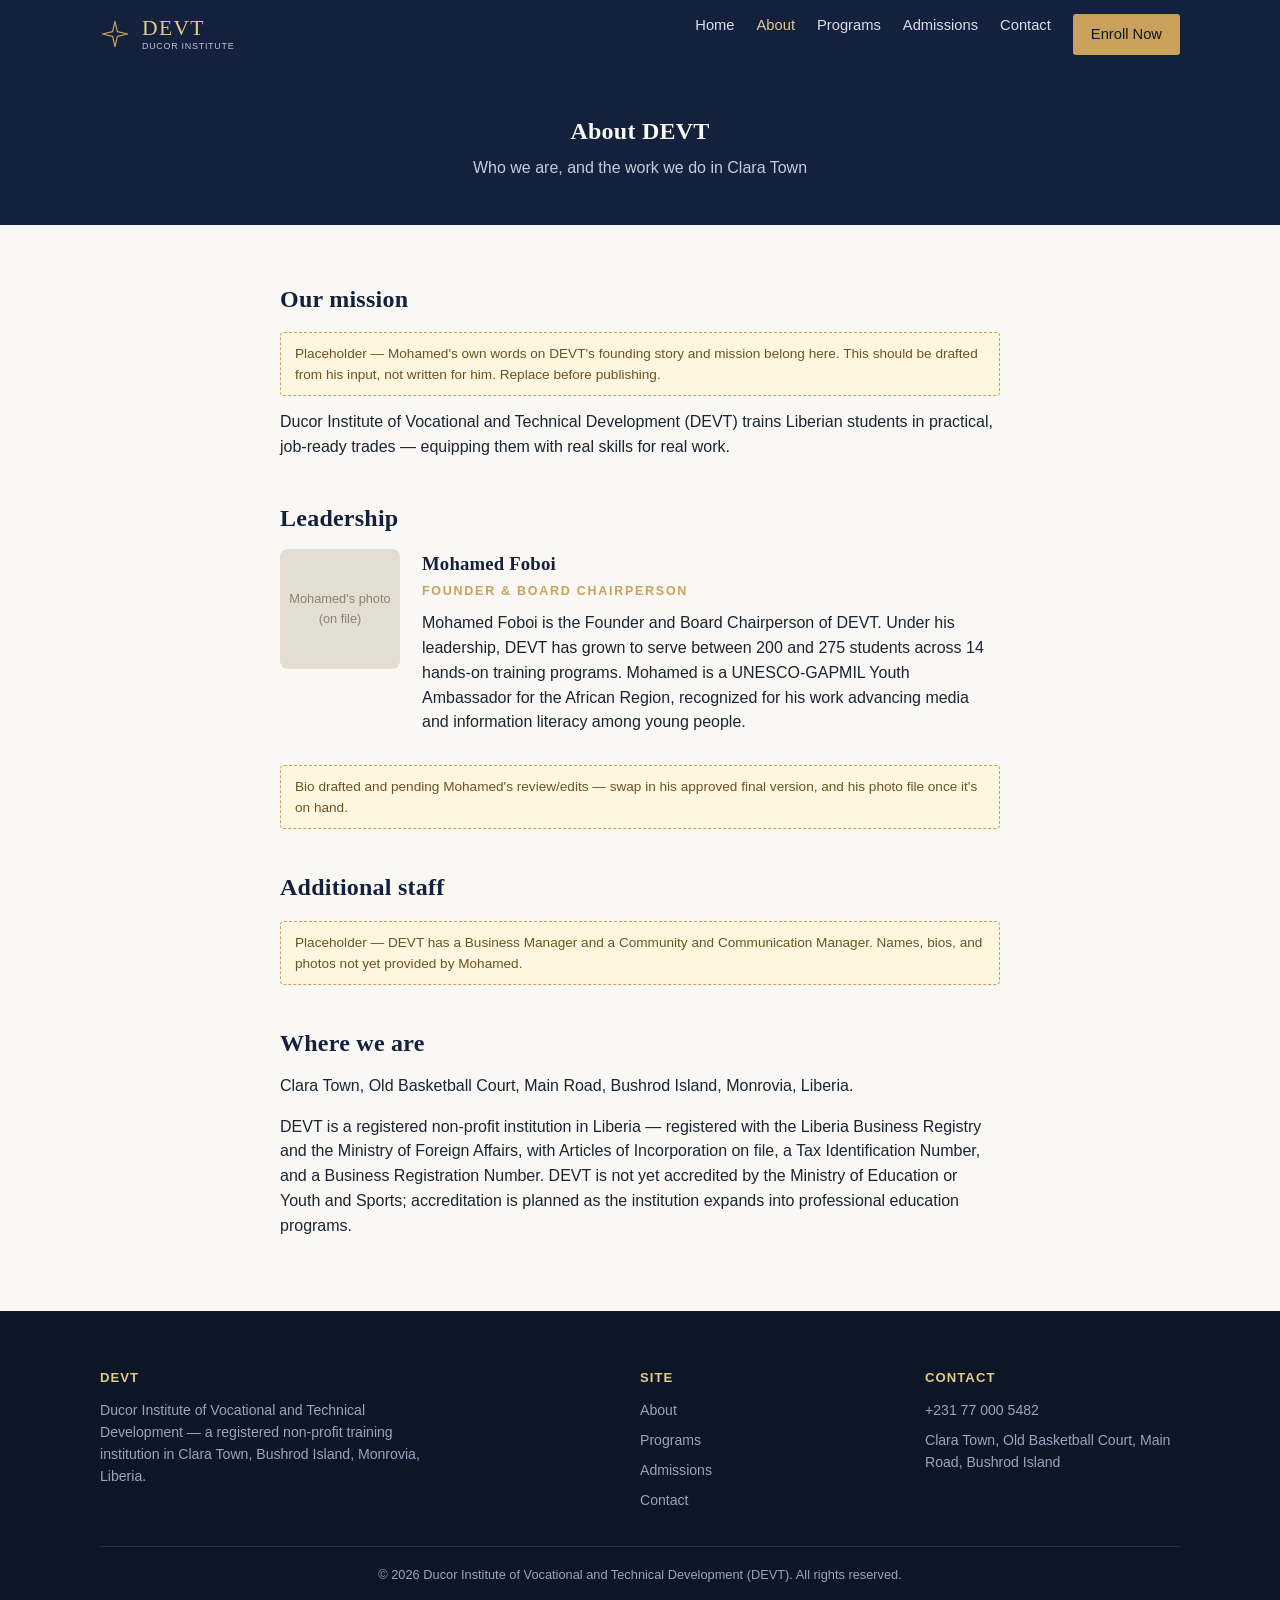
==== about.html @ edbfec11 "Add files via upload" ====
<!DOCTYPE html>
<html lang="en">
<head>
<meta charset="UTF-8">
<meta name="viewport" content="width=device-width, initial-scale=1.0">
<title>About — DEVT</title>
<link rel="stylesheet" href="css/style.css">
</head>
<body>

<header class="site-header">
  <div class="header-inner">
    <a href="index.html" class="brand">
      <svg viewBox="0 0 100 100" fill="none" xmlns="http://www.w3.org/2000/svg" aria-hidden="true">
        <path d="M50 8 L58 42 L92 50 L58 58 L50 92 L42 58 L8 50 L42 42 Z" stroke="#c9a15a" stroke-width="4" stroke-linejoin="round"/>
      </svg>
      <span class="brand-text"><span class="word">DEVT</span><span class="tag">Ducor Institute</span></span>
    </a>
    <button class="menu-toggle" aria-label="Menu" onclick="document.querySelector('.main-nav').classList.toggle('open')">&#9776;</button>
    <nav class="main-nav">
      <a href="index.html">Home</a>
      <a href="about.html" class="active">About</a>
      <a href="programs.html">Programs</a>
      <a href="admissions.html">Admissions</a>
      <a href="contact.html">Contact</a>
      <a href="admissions.html" class="nav-cta">Enroll Now</a>
    </nav>
  </div>
</header>

<section class="page-hero">
  <div class="wrap"><h1>About DEVT</h1><p>Who we are, and the work we do in Clara Town</p></div>
</section>

<section>
  <div class="wrap content-narrow">
    <h2>Our mission</h2>
    <div class="placeholder-note">Placeholder — Mohamed's own words on DEVT's founding story and mission belong here. This should be drafted from his input, not written for him. Replace before publishing.</div>
    <p>Ducor Institute of Vocational and Technical Development (DEVT) trains Liberian students in practical, job-ready trades — equipping them with real skills for real work.</p>

    <h2 style="margin-top:40px;">Leadership</h2>
    <div style="display:flex; gap:22px; align-items:flex-start; flex-wrap:wrap; margin-bottom:10px;">
      <div style="width:120px; height:120px; border-radius:8px; background:#e4ded2; flex-shrink:0; display:flex; align-items:center; justify-content:center; color:#8a8371; font-size:0.8rem; text-align:center;">Mohamed's photo<br>(on file)</div>
      <div style="flex:1; min-width:240px;">
        <h3 style="margin-bottom:4px;">Mohamed Foboi</h3>
        <p class="small-caps" style="color:#c9a15a; margin-bottom:10px;">Founder &amp; Board Chairperson</p>
        <p>Mohamed Foboi is the Founder and Board Chairperson of DEVT. Under his leadership, DEVT has grown to serve between 200 and 275 students across 14 hands-on training programs. Mohamed is a UNESCO-GAPMIL Youth Ambassador for the African Region, recognized for his work advancing media and information literacy among young people.</p>
      </div>
    </div>
    <div class="placeholder-note">Bio drafted and pending Mohamed's review/edits — swap in his approved final version, and his photo file once it's on hand.</div>

    <h2 style="margin-top:40px;">Additional staff</h2>
    <div class="placeholder-note">Placeholder — DEVT has a Business Manager and a Community and Communication Manager. Names, bios, and photos not yet provided by Mohamed.</div>

    <h2 style="margin-top:40px;">Where we are</h2>
    <p>Clara Town, Old Basketball Court, Main Road, Bushrod Island, Monrovia, Liberia.</p>
    <p>DEVT is a registered non-profit institution in Liberia — registered with the Liberia Business Registry and the Ministry of Foreign Affairs, with Articles of Incorporation on file, a Tax Identification Number, and a Business Registration Number. DEVT is not yet accredited by the Ministry of Education or Youth and Sports; accreditation is planned as the institution expands into professional education programs.</p>
  </div>
</section>

<footer class="site-footer">
  <div class="wrap">
    <div class="footer-grid">
      <div><h4>DEVT</h4><p style="color:#9aa4bd; max-width:320px;">Ducor Institute of Vocational and Technical Development — a registered non-profit training institution in Clara Town, Bushrod Island, Monrovia, Liberia.</p></div>
      <div><h4>Site</h4><a href="about.html">About</a><a href="programs.html">Programs</a><a href="admissions.html">Admissions</a><a href="contact.html">Contact</a></div>
      <div><h4>Contact</h4><a href="tel:+231770005482">+231 77 000 5482</a><a href="contact.html">Clara Town, Old Basketball Court, Main Road, Bushrod Island</a></div>
    </div>
    <div class="footer-bottom">&copy; 2026 Ducor Institute of Vocational and Technical Development (DEVT). All rights reserved.</div>
  </div>
</footer>
<script>
document.addEventListener('click', function(e){
  if (!e.target.closest('.main-nav') && !e.target.closest('.menu-toggle')) { document.querySelector('.main-nav').classList.remove('open'); }
});
</script>
</body>
</html>
---- css/style.css ----
/* DEVT — Ducor Institute of Vocational and Technical Development
   Brand: deep navy + warm gold, serif wordmark, compass mark */

:root {
  --navy: #14213d;
  --navy-dark: #0c1626;
  --gold: #c9a15a;
  --gold-light: #e3c98a;
  --ink: #1b2432;
  --paper: #faf8f4;
  --line: #e4ded2;
  --max: 1120px;
}

* { box-sizing: border-box; }
html { scroll-behavior: smooth; }
body {
  margin: 0;
  font-family: -apple-system, "Segoe UI", Roboto, Helvetica, Arial, sans-serif;
  color: var(--ink);
  background: var(--paper);
  line-height: 1.55;
}
h1, h2, h3, .serif {
  font-family: Georgia, "Times New Roman", Cambria, serif;
  font-weight: 600;
  letter-spacing: 0.01em;
  margin: 0 0 0.5em;
  color: var(--navy);
}
p { margin: 0 0 1em; }
a { color: inherit; }
img { max-width: 100%; display: block; }
.wrap { max-width: var(--max); margin: 0 auto; padding: 0 20px; }
.small-caps {
  text-transform: uppercase;
  letter-spacing: 0.14em;
  font-size: 0.78rem;
  font-weight: 600;
}

/* ---- Header ---- */
header.site-header {
  background: var(--navy);
  color: var(--paper);
  position: sticky;
  top: 0;
  z-index: 50;
}
.header-inner {
  display: flex;
  align-items: center;
  justify-content: space-between;
  padding: 14px 20px;
  max-width: var(--max);
  margin: 0 auto;
}
.brand {
  display: flex;
  align-items: center;
  gap: 12px;
  text-decoration: none;
  color: var(--gold-light);
}
.brand svg { width: 30px; height: 30px; flex-shrink: 0; }
.brand-text { display: flex; flex-direction: column; line-height: 1.1; }
.brand-text .word { font-family: Georgia, serif; font-size: 1.35rem; letter-spacing: 0.06em; color: var(--gold-light); }
.brand-text .tag { font-size: 0.56rem; letter-spacing: 0.08em; text-transform: uppercase; color: #b9c2d6; margin-top: 2px; }

nav.main-nav { display: flex; gap: 22px; }
nav.main-nav a {
  color: #d9deea;
  text-decoration: none;
  font-size: 0.92rem;
  font-weight: 500;
}
nav.main-nav a:hover, nav.main-nav a.active { color: var(--gold-light); }
.nav-cta {
  background: var(--gold);
  color: var(--navy-dark) !important;
  padding: 9px 18px;
  border-radius: 3px;
  font-weight: 700;
}
.menu-toggle { display: none; background: none; border: 0; color: var(--paper); font-size: 1.6rem; cursor: pointer; }

@media (max-width: 780px) {
  nav.main-nav {
    display: none;
    position: absolute;
    top: 100%; left: 0; right: 0;
    background: var(--navy);
    flex-direction: column;
    padding: 10px 20px 20px;
    gap: 14px;
  }
  nav.main-nav.open { display: flex; }
  .menu-toggle { display: block; }
  .nav-cta { display: inline-block; width: fit-content; }
}

/* ---- Hero ---- */
.hero {
  background: linear-gradient(180deg, var(--navy) 0%, var(--navy-dark) 100%);
  color: var(--paper);
  padding: 64px 0 76px;
  text-align: center;
}
.hero h1 { color: var(--paper); font-size: 2.2rem; max-width: 720px; margin: 0 auto 18px; }
.hero p.lede { color: #cdd4e4; max-width: 620px; margin: 0 auto 30px; font-size: 1.08rem; }
.hero-actions { display: flex; gap: 14px; justify-content: center; flex-wrap: wrap; }

.btn {
  display: inline-block;
  padding: 13px 26px;
  border-radius: 3px;
  text-decoration: none;
  font-weight: 700;
  font-size: 0.95rem;
  border: 1px solid transparent;
}
.btn-gold { background: var(--gold); color: var(--navy-dark); }
.btn-gold:hover { background: var(--gold-light); }
.btn-outline { border-color: #6b7691; color: var(--paper); }
.btn-outline:hover { border-color: var(--gold-light); color: var(--gold-light); }

/* ---- Sections ---- */
section { padding: 56px 0; }
section.alt { background: #f2ede2; }
.section-head { text-align: center; max-width: 640px; margin: 0 auto 36px; }
.section-head .eyebrow { color: var(--gold); }
.section-head h2 { font-size: 1.7rem; }

.stat-row { display: grid; grid-template-columns: repeat(4, 1fr); gap: 20px; max-width: var(--max); margin: -46px auto 0; padding: 0 20px; position: relative; z-index: 5; }
.stat-card { background: var(--paper); border: 1px solid var(--line); border-radius: 6px; padding: 22px 16px; text-align: center; box-shadow: 0 8px 24px rgba(20,33,61,0.08); }
.stat-card .num { font-family: Georgia, serif; font-size: 1.8rem; color: var(--navy); }
.stat-card .label { font-size: 0.82rem; color: #56607a; }
@media (max-width: 780px) { .stat-row { grid-template-columns: repeat(2, 1fr); margin-top: 20px; } }

.why-grid { display: grid; grid-template-columns: repeat(3, 1fr); gap: 24px; }
@media (max-width: 780px) { .why-grid { grid-template-columns: 1fr; } }
.why-card { padding: 22px; border-left: 3px solid var(--gold); background: var(--paper); }
.why-card h3 { font-size: 1.05rem; }

.program-grid { display: grid; grid-template-columns: repeat(3, 1fr); gap: 18px; }
@media (max-width: 900px) { .program-grid { grid-template-columns: repeat(2, 1fr); } }
@media (max-width: 600px) { .program-grid { grid-template-columns: 1fr; } }
.program-card {
  background: var(--paper);
  border: 1px solid var(--line);
  border-radius: 6px;
  padding: 20px;
  transition: box-shadow .15s ease;
}
.program-card:hover { box-shadow: 0 6px 18px rgba(20,33,61,0.1); }
.program-card h3 { font-size: 1.02rem; margin-bottom: 6px; }
.program-meta { display: flex; gap: 10px; font-size: 0.78rem; color: var(--gold); text-transform: uppercase; letter-spacing: 0.06em; font-weight: 700; margin-bottom: 10px; }
.program-card p { font-size: 0.92rem; color: #4a5265; margin-bottom: 0; }

.cta-band {
  background: var(--navy);
  color: var(--paper);
  text-align: center;
  padding: 52px 0;
}
.cta-band h2 { color: var(--paper); }
.cta-band p { color: #cdd4e4; }

footer.site-footer {
  background: var(--navy-dark);
  color: #9aa4bd;
  padding: 40px 0 26px;
  font-size: 0.88rem;
}
.footer-grid { display: grid; grid-template-columns: 2fr 1fr 1fr; gap: 30px; margin-bottom: 26px; }
@media (max-width: 700px) { .footer-grid { grid-template-columns: 1fr; } }
.footer-grid h4 { color: var(--gold-light); font-size: 0.82rem; text-transform: uppercase; letter-spacing: 0.08em; margin-bottom: 12px; }
.footer-grid a { color: #9aa4bd; text-decoration: none; display: block; margin-bottom: 8px; }
.footer-grid a:hover { color: var(--gold-light); }
.footer-bottom { border-top: 1px solid #26324d; padding-top: 18px; text-align: center; font-size: 0.8rem; }

.placeholder-note {
  background: #fff6e0;
  border: 1px dashed #c9a15a;
  color: #6b5323;
  padding: 10px 14px;
  border-radius: 4px;
  font-size: 0.85rem;
  margin: 14px 0;
}

/* ---- Inner page hero (shorter) ---- */
.page-hero { background: var(--navy); color: var(--paper); padding: 44px 0; text-align: center; }
.page-hero h1 { color: var(--paper); margin-bottom: 6px; }
.page-hero p { color: #c3cbdd; margin: 0; }

.content-narrow { max-width: 760px; margin: 0 auto; }

/* ---- Steps list ---- */
.steps { counter-reset: step; list-style: none; padding: 0; margin: 0; }
.steps li {
  counter-increment: step;
  position: relative;
  padding: 0 0 26px 52px;
  border-left: 2px solid var(--line);
  margin-left: 20px;
}
.steps li:last-child { border-left-color: transparent; padding-bottom: 0; }
.steps li::before {
  content: counter(step);
  position: absolute;
  left: -20px; top: 0;
  width: 38px; height: 38px;
  background: var(--navy);
  color: var(--gold-light);
  border-radius: 50%;
  display: flex; align-items: center; justify-content: center;
  font-family: Georgia, serif; font-weight: 700;
}
.steps h3 { font-size: 1.05rem; margin-bottom: 4px; }

/* ---- Forms ---- */
.form-box { background: var(--paper); border: 1px solid var(--line); border-radius: 8px; padding: 28px; }
label { display: block; font-weight: 600; font-size: 0.88rem; margin: 14px 0 6px; color: var(--navy); }
input[type=text], input[type=email], input[type=tel], select, textarea {
  width: 100%;
  padding: 11px 12px;
  border: 1px solid #c8c2b3;
  border-radius: 4px;
  font-size: 0.95rem;
  font-family: inherit;
}
.field-help { font-size: 0.8rem; color: #6b7285; margin-top: 4px; }
.status-result {
  margin-top: 22px;
  padding: 18px;
  border-radius: 6px;
  border: 1px solid var(--line);
  background: #f2ede2;
  display: none;
}
.status-result.show { display: block; }
.status-pill {
  display: inline-block;
  padding: 4px 12px;
  border-radius: 20px;
  font-size: 0.78rem;
  font-weight: 700;
  text-transform: uppercase;
  letter-spacing: 0.04em;
  background: var(--gold);
  color: var(--navy-dark);
}

table.contact-table { width: 100%; border-collapse: collapse; }
table.contact-table td { padding: 10px 0; border-bottom: 1px solid var(--line); vertical-align: top; }
table.contact-table td:first-child { color: #6b7285; width: 140px; font-weight: 600; }
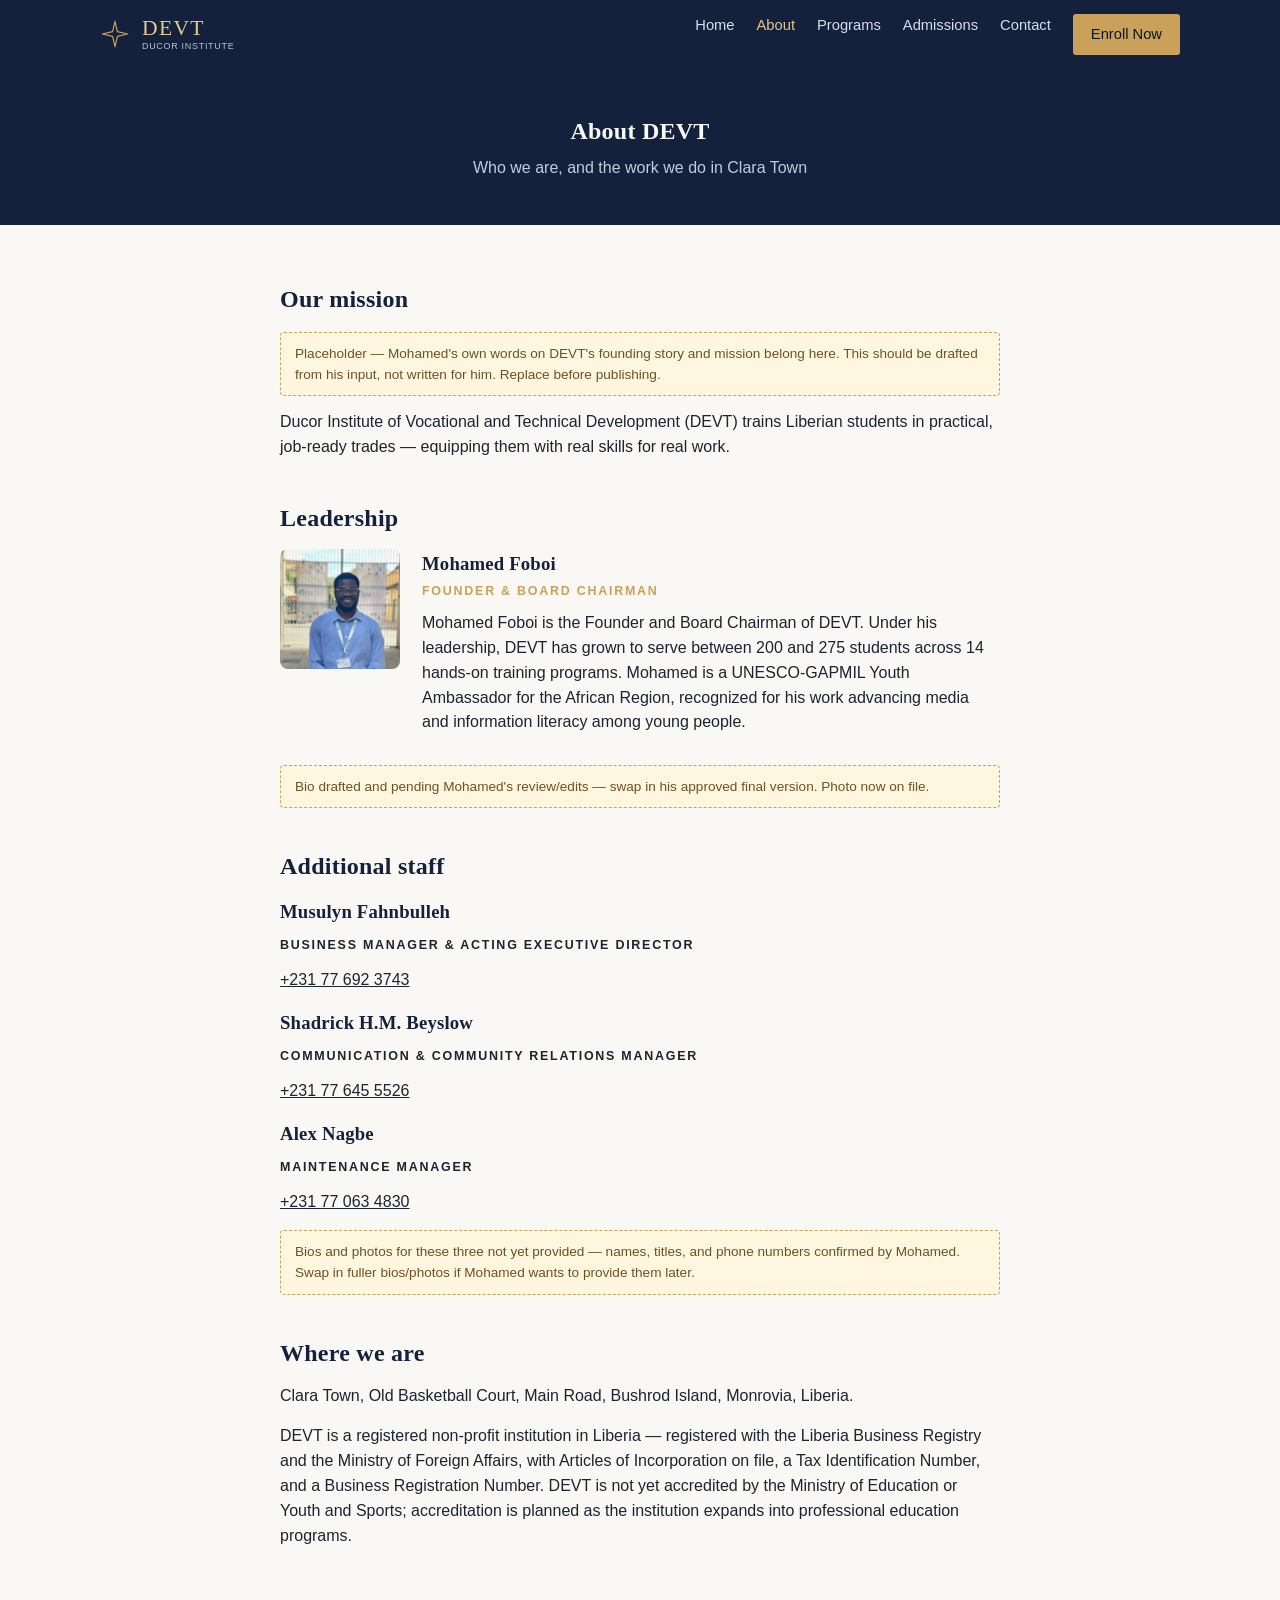
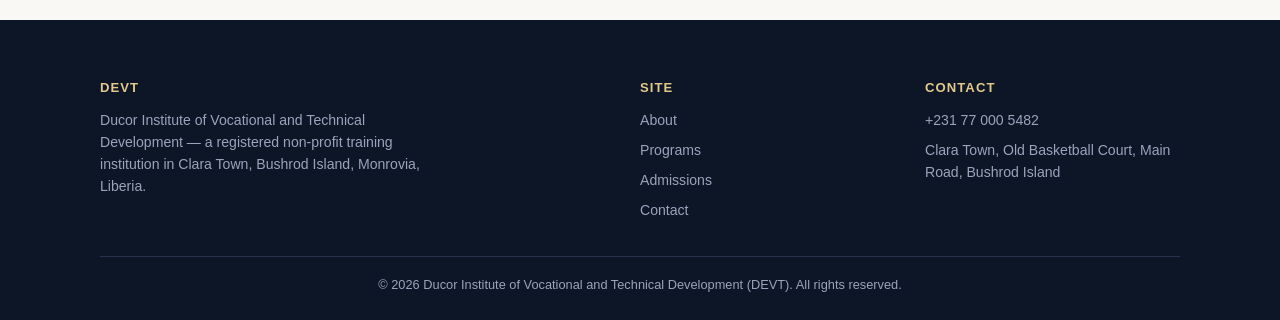
==== commit 4ce75651: "Add files via upload" ====
--- a/about.html
+++ b/about.html
@@ -40,17 +40,34 @@
 
     <h2 style="margin-top:40px;">Leadership</h2>
     <div style="display:flex; gap:22px; align-items:flex-start; flex-wrap:wrap; margin-bottom:10px;">
-      <div style="width:120px; height:120px; border-radius:8px; background:#e4ded2; flex-shrink:0; display:flex; align-items:center; justify-content:center; color:#8a8371; font-size:0.8rem; text-align:center;">Mohamed's photo<br>(on file)</div>
+      <img src="mohamed_foboi.jpg" alt="Mohamed A. Foboi" style="width:120px; height:120px; border-radius:8px; object-fit:cover; flex-shrink:0;">
       <div style="flex:1; min-width:240px;">
         <h3 style="margin-bottom:4px;">Mohamed Foboi</h3>
-        <p class="small-caps" style="color:#c9a15a; margin-bottom:10px;">Founder &amp; Board Chairperson</p>
-        <p>Mohamed Foboi is the Founder and Board Chairperson of DEVT. Under his leadership, DEVT has grown to serve between 200 and 275 students across 14 hands-on training programs. Mohamed is a UNESCO-GAPMIL Youth Ambassador for the African Region, recognized for his work advancing media and information literacy among young people.</p>
+        <p class="small-caps" style="color:#c9a15a; margin-bottom:10px;">Founder & Board Chairman</p>
+        <p>Mohamed Foboi is the Founder and Board Chairman of DEVT. Under his leadership, DEVT has grown to serve between 200 and 275 students across 14 hands-on training programs. Mohamed is a UNESCO-GAPMIL Youth Ambassador for the African Region, recognized for his work advancing media and information literacy among young people.</p>
       </div>
     </div>
-    <div class="placeholder-note">Bio drafted and pending Mohamed's review/edits — swap in his approved final version, and his photo file once it's on hand.</div>
+    <div class="placeholder-note">Bio drafted and pending Mohamed's review/edits — swap in his approved final version. Photo now on file.</div>
 
     <h2 style="margin-top:40px;">Additional staff</h2>
-    <div class="placeholder-note">Placeholder — DEVT has a Business Manager and a Community and Communication Manager. Names, bios, and photos not yet provided by Mohamed.</div>
+    <div class="staff-grid">
+      <div class="staff-card">
+        <h3>Musulyn Fahnbulleh</h3>
+        <p class="small-caps role">Business Manager &amp; Acting Executive Director</p>
+        <p class="phone"><a href="tel:+231776923743">+231 77 692 3743</a></p>
+      </div>
+      <div class="staff-card">
+        <h3>Shadrick H.M. Beyslow</h3>
+        <p class="small-caps role">Communication &amp; Community Relations Manager</p>
+        <p class="phone"><a href="tel:+231776455526">+231 77 645 5526</a></p>
+      </div>
+      <div class="staff-card">
+        <h3>Alex Nagbe</h3>
+        <p class="small-caps role">Maintenance Manager</p>
+        <p class="phone"><a href="tel:+231770634830">+231 77 063 4830</a></p>
+      </div>
+    </div>
+    <div class="placeholder-note" style="margin-top:14px;">Bios and photos for these three not yet provided — names, titles, and phone numbers confirmed by Mohamed. Swap in fuller bios/photos if Mohamed wants to provide them later.</div>
 
     <h2 style="margin-top:40px;">Where we are</h2>
     <p>Clara Town, Old Basketball Court, Main Road, Bushrod Island, Monrovia, Liberia.</p>
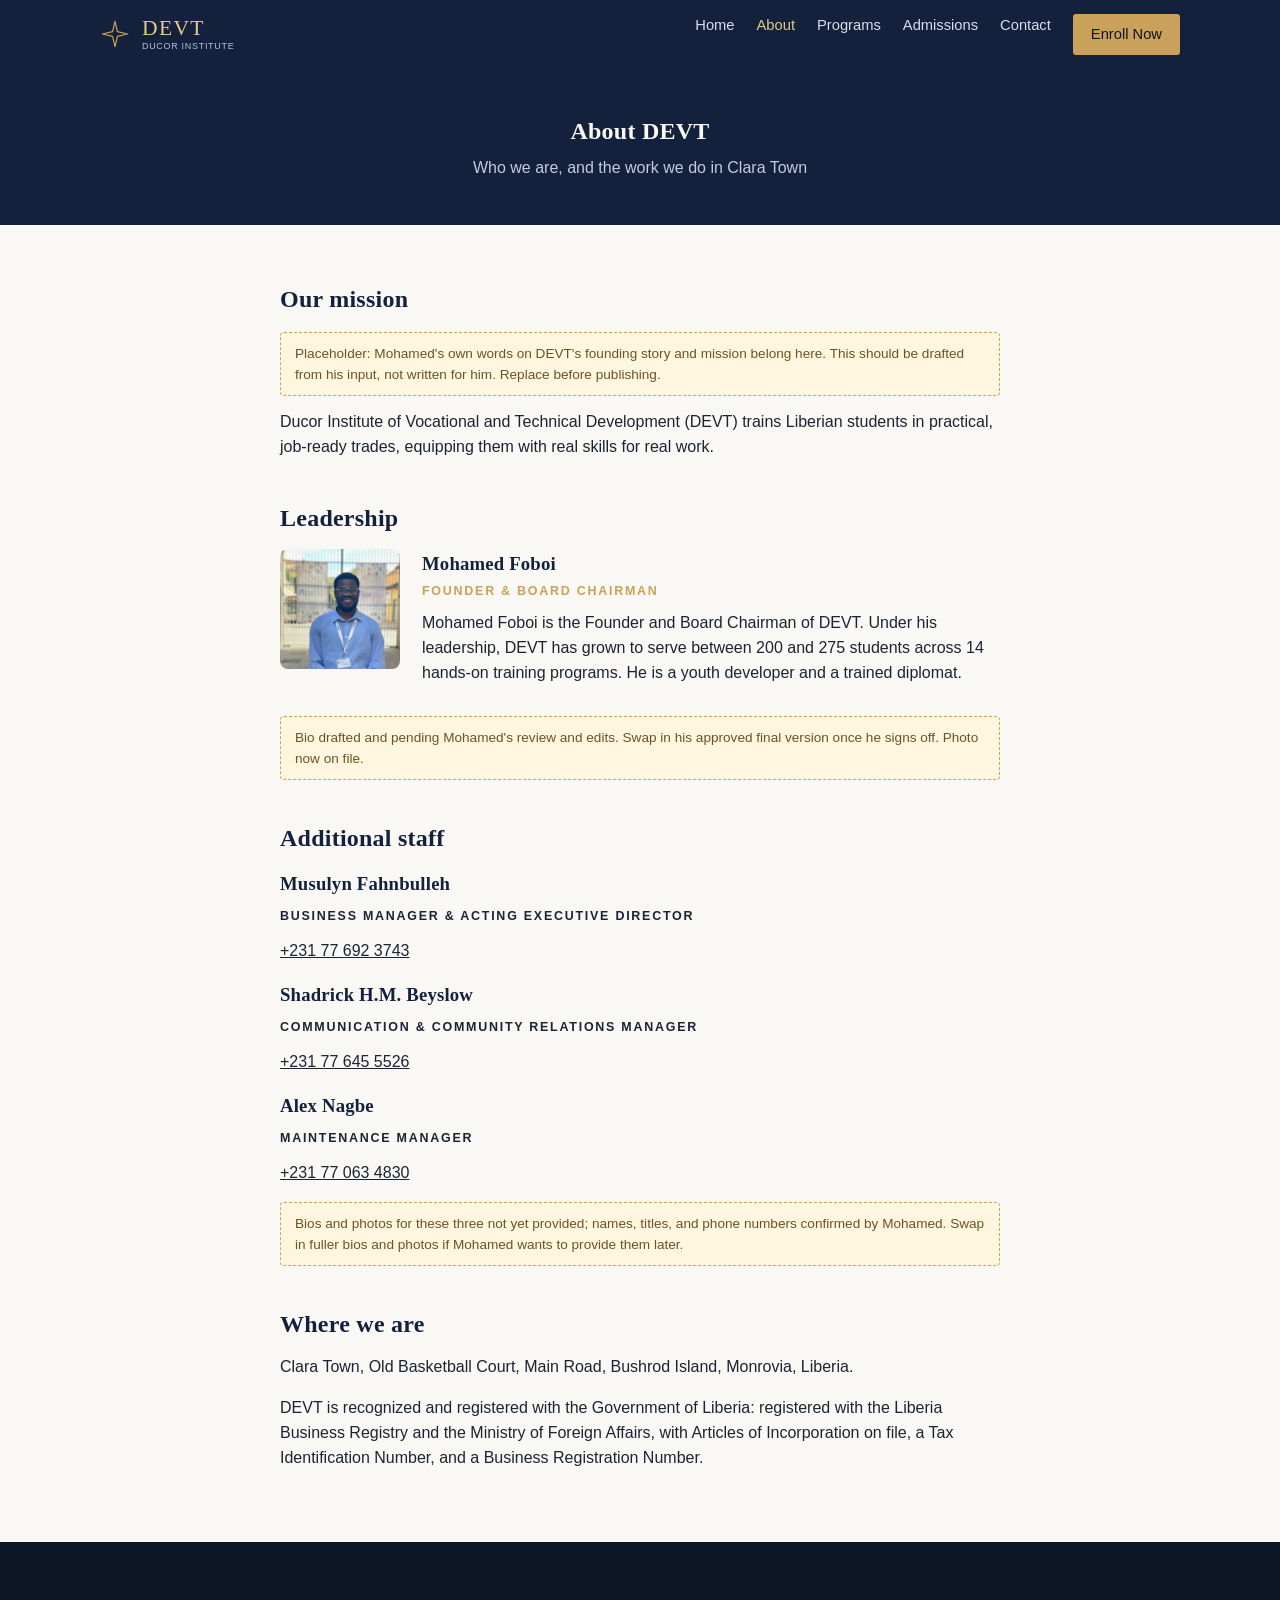
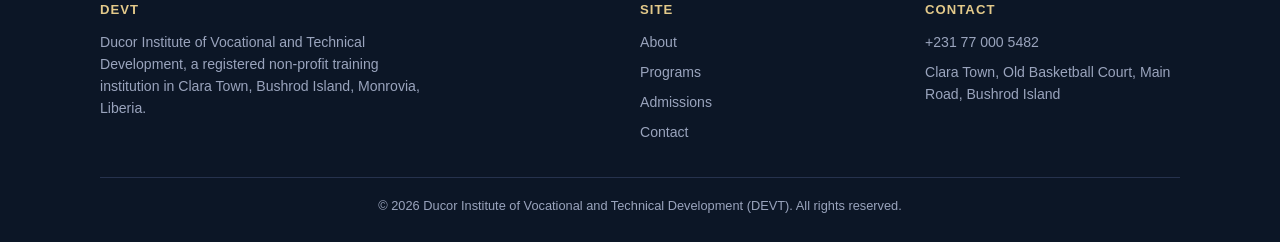
==== commit 51c13a65: "Update about page per Mohamed's notes (registration wording, bio)" ====
--- a/about.html
+++ b/about.html
@@ -35,8 +35,8 @@
 <section>
   <div class="wrap content-narrow">
     <h2>Our mission</h2>
-    <div class="placeholder-note">Placeholder — Mohamed's own words on DEVT's founding story and mission belong here. This should be drafted from his input, not written for him. Replace before publishing.</div>
-    <p>Ducor Institute of Vocational and Technical Development (DEVT) trains Liberian students in practical, job-ready trades — equipping them with real skills for real work.</p>
+    <div class="placeholder-note">Placeholder: Mohamed's own words on DEVT's founding story and mission belong here. This should be drafted from his input, not written for him. Replace before publishing.</div>
+    <p>Ducor Institute of Vocational and Technical Development (DEVT) trains Liberian students in practical, job-ready trades, equipping them with real skills for real work.</p>
 
     <h2 style="margin-top:40px;">Leadership</h2>
     <div style="display:flex; gap:22px; align-items:flex-start; flex-wrap:wrap; margin-bottom:10px;">
@@ -44,10 +44,10 @@
       <div style="flex:1; min-width:240px;">
         <h3 style="margin-bottom:4px;">Mohamed Foboi</h3>
         <p class="small-caps" style="color:#c9a15a; margin-bottom:10px;">Founder & Board Chairman</p>
-        <p>Mohamed Foboi is the Founder and Board Chairman of DEVT. Under his leadership, DEVT has grown to serve between 200 and 275 students across 14 hands-on training programs. Mohamed is a UNESCO-GAPMIL Youth Ambassador for the African Region, recognized for his work advancing media and information literacy among young people.</p>
+        <p>Mohamed Foboi is the Founder and Board Chairman of DEVT. Under his leadership, DEVT has grown to serve between 200 and 275 students across 14 hands-on training programs. He is a youth developer and a trained diplomat.</p>
       </div>
     </div>
-    <div class="placeholder-note">Bio drafted and pending Mohamed's review/edits — swap in his approved final version. Photo now on file.</div>
+    <div class="placeholder-note">Bio drafted and pending Mohamed's review and edits. Swap in his approved final version once he signs off. Photo now on file.</div>
 
     <h2 style="margin-top:40px;">Additional staff</h2>
     <div class="staff-grid">
@@ -67,18 +67,18 @@
         <p class="phone"><a href="tel:+231770634830">+231 77 063 4830</a></p>
       </div>
     </div>
-    <div class="placeholder-note" style="margin-top:14px;">Bios and photos for these three not yet provided — names, titles, and phone numbers confirmed by Mohamed. Swap in fuller bios/photos if Mohamed wants to provide them later.</div>
+    <div class="placeholder-note" style="margin-top:14px;">Bios and photos for these three not yet provided; names, titles, and phone numbers confirmed by Mohamed. Swap in fuller bios and photos if Mohamed wants to provide them later.</div>
 
     <h2 style="margin-top:40px;">Where we are</h2>
     <p>Clara Town, Old Basketball Court, Main Road, Bushrod Island, Monrovia, Liberia.</p>
-    <p>DEVT is a registered non-profit institution in Liberia — registered with the Liberia Business Registry and the Ministry of Foreign Affairs, with Articles of Incorporation on file, a Tax Identification Number, and a Business Registration Number. DEVT is not yet accredited by the Ministry of Education or Youth and Sports; accreditation is planned as the institution expands into professional education programs.</p>
+    <p>DEVT is recognized and registered with the Government of Liberia: registered with the Liberia Business Registry and the Ministry of Foreign Affairs, with Articles of Incorporation on file, a Tax Identification Number, and a Business Registration Number.</p>
   </div>
 </section>
 
 <footer class="site-footer">
   <div class="wrap">
     <div class="footer-grid">
-      <div><h4>DEVT</h4><p style="color:#9aa4bd; max-width:320px;">Ducor Institute of Vocational and Technical Development — a registered non-profit training institution in Clara Town, Bushrod Island, Monrovia, Liberia.</p></div>
+      <div><h4>DEVT</h4><p style="color:#9aa4bd; max-width:320px;">Ducor Institute of Vocational and Technical Development, a registered non-profit training institution in Clara Town, Bushrod Island, Monrovia, Liberia.</p></div>
       <div><h4>Site</h4><a href="about.html">About</a><a href="programs.html">Programs</a><a href="admissions.html">Admissions</a><a href="contact.html">Contact</a></div>
       <div><h4>Contact</h4><a href="tel:+231770005482">+231 77 000 5482</a><a href="contact.html">Clara Town, Old Basketball Court, Main Road, Bushrod Island</a></div>
     </div>
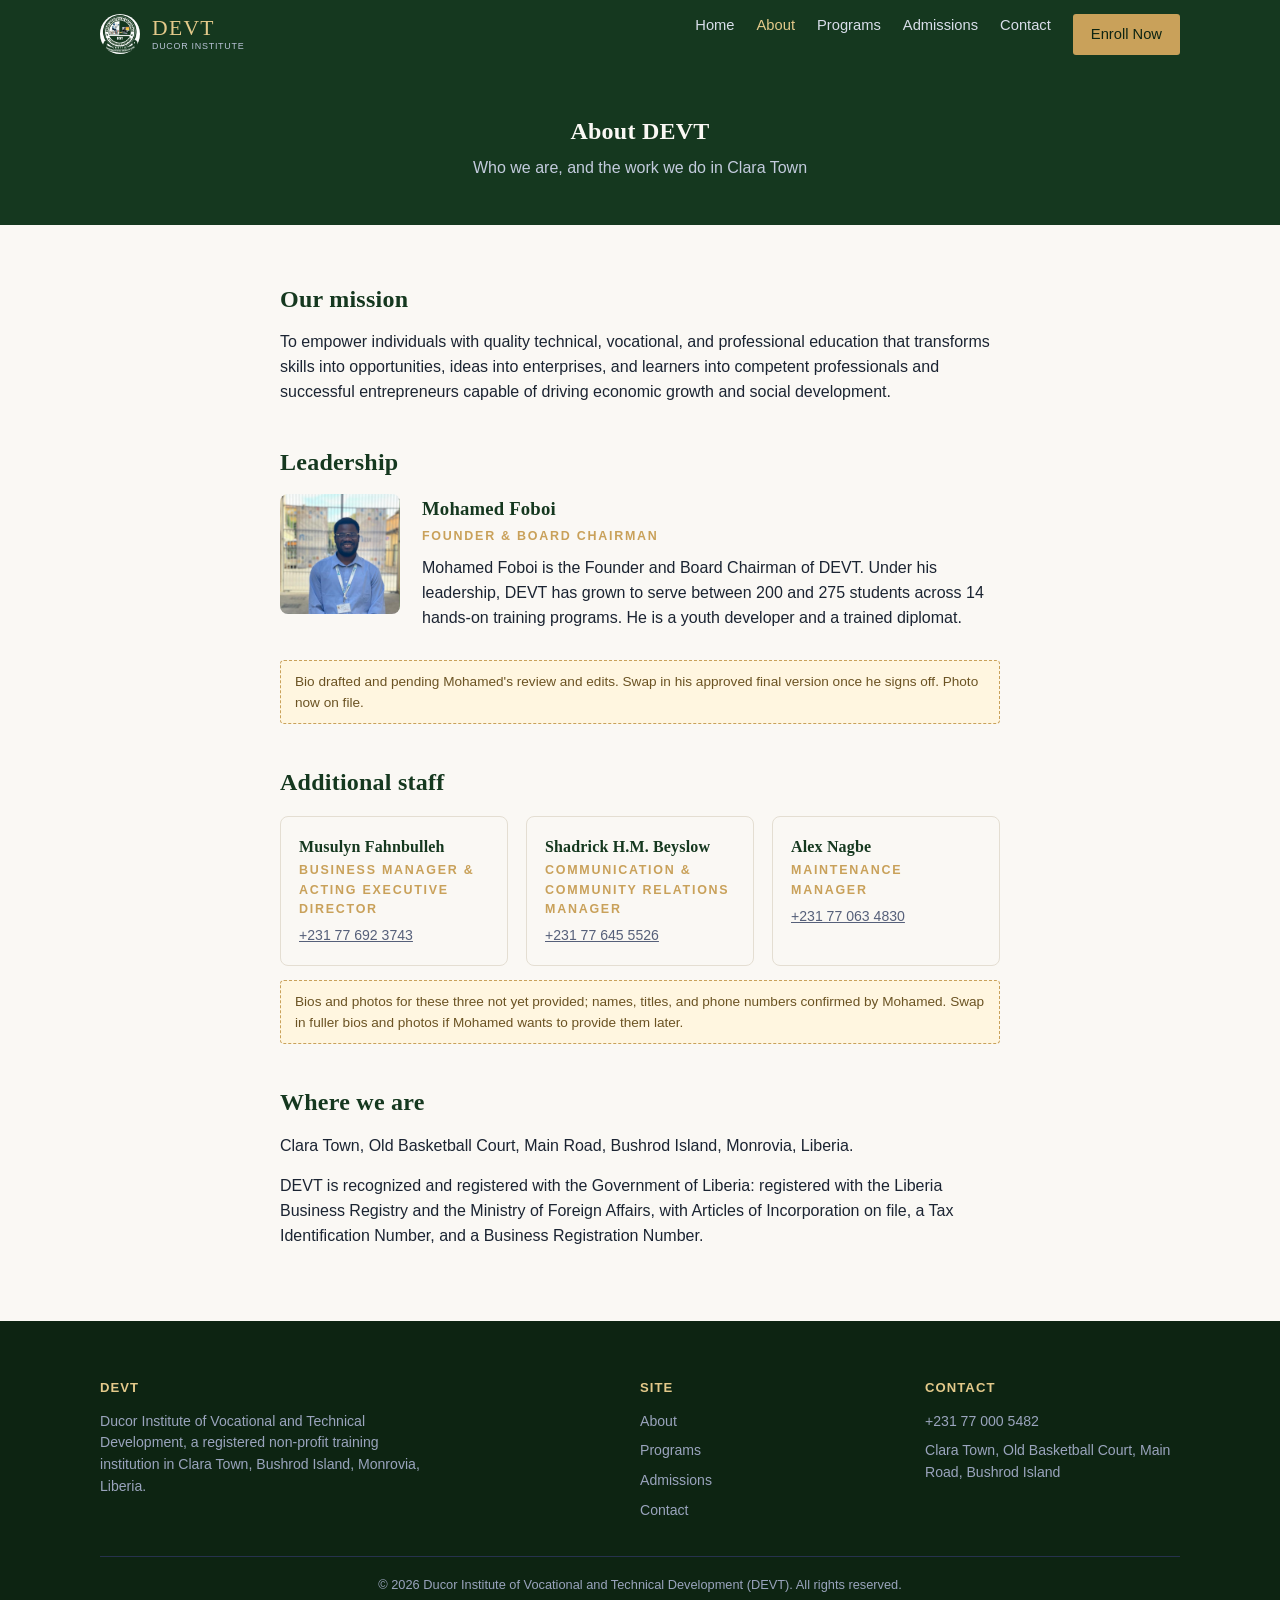
==== commit 05c47e5a: "Fix broken registration endpoints; add Mohamed's content updates" ====
--- a/about.html
+++ b/about.html
@@ -4,90 +4,89 @@
 <meta charset="UTF-8">
 <meta name="viewport" content="width=device-width, initial-scale=1.0">
 <title>About — DEVT</title>
+<link rel="icon" type="image/png" href="img/favicon-32.png">
+<link rel="apple-touch-icon" href="img/apple-touch-icon.png">
 <link rel="stylesheet" href="css/style.css">
 </head>
 <body>
 
 <header class="site-header">
-  <div class="header-inner">
-    <a href="index.html" class="brand">
-      <svg viewBox="0 0 100 100" fill="none" xmlns="http://www.w3.org/2000/svg" aria-hidden="true">
-        <path d="M50 8 L58 42 L92 50 L58 58 L50 92 L42 58 L8 50 L42 42 Z" stroke="#c9a15a" stroke-width="4" stroke-linejoin="round"/>
-      </svg>
-      <span class="brand-text"><span class="word">DEVT</span><span class="tag">Ducor Institute</span></span>
-    </a>
-    <button class="menu-toggle" aria-label="Menu" onclick="document.querySelector('.main-nav').classList.toggle('open')">&#9776;</button>
-    <nav class="main-nav">
-      <a href="index.html">Home</a>
-      <a href="about.html" class="active">About</a>
-      <a href="programs.html">Programs</a>
-      <a href="admissions.html">Admissions</a>
-      <a href="contact.html">Contact</a>
-      <a href="admissions.html" class="nav-cta">Enroll Now</a>
-    </nav>
-  </div>
+<div class="header-inner">
+<a href="index.html" class="brand">
+<img src="img/devt-seal.png" alt="DEVT seal" class="brand-mark">
+<span class="brand-text"><span class="word">DEVT</span><span class="tag">Ducor Institute</span></span>
+</a>
+<button class="menu-toggle" aria-label="Menu" onclick="document.querySelector('.main-nav').classList.toggle('open')">&#9776;</button>
+<nav class="main-nav">
+<a href="index.html">Home</a>
+<a href="about.html" class="active">About</a>
+<a href="programs.html">Programs</a>
+<a href="admissions.html">Admissions</a>
+<a href="contact.html">Contact</a>
+<a href="admissions.html" class="nav-cta">Enroll Now</a>
+</nav>
+</div>
 </header>
 
 <section class="page-hero">
-  <div class="wrap"><h1>About DEVT</h1><p>Who we are, and the work we do in Clara Town</p></div>
+<div class="wrap"><h1>About DEVT</h1><p>Who we are, and the work we do in Clara Town</p></div>
 </section>
 
 <section>
-  <div class="wrap content-narrow">
-    <h2>Our mission</h2>
-    <div class="placeholder-note">Placeholder: Mohamed's own words on DEVT's founding story and mission belong here. This should be drafted from his input, not written for him. Replace before publishing.</div>
-    <p>Ducor Institute of Vocational and Technical Development (DEVT) trains Liberian students in practical, job-ready trades, equipping them with real skills for real work.</p>
+<div class="wrap content-narrow">
+<h2>Our mission</h2>
+<p>To empower individuals with quality technical, vocational, and professional education that transforms skills into opportunities, ideas into enterprises, and learners into competent professionals and successful entrepreneurs capable of driving economic growth and social development.</p>
 
-    <h2 style="margin-top:40px;">Leadership</h2>
-    <div style="display:flex; gap:22px; align-items:flex-start; flex-wrap:wrap; margin-bottom:10px;">
-      <img src="mohamed_foboi.jpg" alt="Mohamed A. Foboi" style="width:120px; height:120px; border-radius:8px; object-fit:cover; flex-shrink:0;">
-      <div style="flex:1; min-width:240px;">
-        <h3 style="margin-bottom:4px;">Mohamed Foboi</h3>
-        <p class="small-caps" style="color:#c9a15a; margin-bottom:10px;">Founder & Board Chairman</p>
-        <p>Mohamed Foboi is the Founder and Board Chairman of DEVT. Under his leadership, DEVT has grown to serve between 200 and 275 students across 14 hands-on training programs. He is a youth developer and a trained diplomat.</p>
-      </div>
-    </div>
-    <div class="placeholder-note">Bio drafted and pending Mohamed's review and edits. Swap in his approved final version once he signs off. Photo now on file.</div>
+<h2 style="margin-top:40px;">Leadership</h2>
+<div style="display:flex; gap:22px; align-items:flex-start; flex-wrap:wrap; margin-bottom:10px;">
+<img src="img/mohamed_foboi.jpg" alt="Mohamed A. Foboi" style="width:120px; height:120px; border-radius:8px; object-fit:cover; flex-shrink:0;">
+<div style="flex:1; min-width:240px;">
+<h3 style="margin-bottom:4px;">Mohamed Foboi</h3>
+<p class="small-caps" style="color:#c9a15a; margin-bottom:10px;">Founder & Board Chairman</p>
+<p>Mohamed Foboi is the Founder and Board Chairman of DEVT. Under his leadership, DEVT has grown to serve between 200 and 275 students across 14 hands-on training programs. He is a youth developer and a trained diplomat.</p>
+</div>
+</div>
+<div class="placeholder-note">Bio drafted and pending Mohamed's review and edits. Swap in his approved final version once he signs off. Photo now on file.</div>
 
-    <h2 style="margin-top:40px;">Additional staff</h2>
-    <div class="staff-grid">
-      <div class="staff-card">
-        <h3>Musulyn Fahnbulleh</h3>
-        <p class="small-caps role">Business Manager &amp; Acting Executive Director</p>
-        <p class="phone"><a href="tel:+231776923743">+231 77 692 3743</a></p>
-      </div>
-      <div class="staff-card">
-        <h3>Shadrick H.M. Beyslow</h3>
-        <p class="small-caps role">Communication &amp; Community Relations Manager</p>
-        <p class="phone"><a href="tel:+231776455526">+231 77 645 5526</a></p>
-      </div>
-      <div class="staff-card">
-        <h3>Alex Nagbe</h3>
-        <p class="small-caps role">Maintenance Manager</p>
-        <p class="phone"><a href="tel:+231770634830">+231 77 063 4830</a></p>
-      </div>
-    </div>
-    <div class="placeholder-note" style="margin-top:14px;">Bios and photos for these three not yet provided; names, titles, and phone numbers confirmed by Mohamed. Swap in fuller bios and photos if Mohamed wants to provide them later.</div>
+<h2 style="margin-top:40px;">Additional staff</h2>
+<div class="staff-grid">
+<div class="staff-card">
+<h3>Musulyn Fahnbulleh</h3>
+<p class="small-caps role">Business Manager &amp; Acting Executive Director</p>
+<p class="phone"><a href="tel:+231776923743">+231 77 692 3743</a></p>
+</div>
+<div class="staff-card">
+<h3>Shadrick H.M. Beyslow</h3>
+<p class="small-caps role">Communication &amp; Community Relations Manager</p>
+<p class="phone"><a href="tel:+231776455526">+231 77 645 5526</a></p>
+</div>
+<div class="staff-card">
+<h3>Alex Nagbe</h3>
+<p class="small-caps role">Maintenance Manager</p>
+<p class="phone"><a href="tel:+231770634830">+231 77 063 4830</a></p>
+</div>
+</div>
+<div class="placeholder-note" style="margin-top:14px;">Bios and photos for these three not yet provided; names, titles, and phone numbers confirmed by Mohamed. Swap in fuller bios and photos if Mohamed wants to provide them later.</div>
 
-    <h2 style="margin-top:40px;">Where we are</h2>
-    <p>Clara Town, Old Basketball Court, Main Road, Bushrod Island, Monrovia, Liberia.</p>
-    <p>DEVT is recognized and registered with the Government of Liberia: registered with the Liberia Business Registry and the Ministry of Foreign Affairs, with Articles of Incorporation on file, a Tax Identification Number, and a Business Registration Number.</p>
-  </div>
+<h2 style="margin-top:40px;">Where we are</h2>
+<p>Clara Town, Old Basketball Court, Main Road, Bushrod Island, Monrovia, Liberia.</p>
+<p>DEVT is recognized and registered with the Government of Liberia: registered with the Liberia Business Registry and the Ministry of Foreign Affairs, with Articles of Incorporation on file, a Tax Identification Number, and a Business Registration Number.</p>
+</div>
 </section>
 
 <footer class="site-footer">
-  <div class="wrap">
-    <div class="footer-grid">
-      <div><h4>DEVT</h4><p style="color:#9aa4bd; max-width:320px;">Ducor Institute of Vocational and Technical Development, a registered non-profit training institution in Clara Town, Bushrod Island, Monrovia, Liberia.</p></div>
-      <div><h4>Site</h4><a href="about.html">About</a><a href="programs.html">Programs</a><a href="admissions.html">Admissions</a><a href="contact.html">Contact</a></div>
-      <div><h4>Contact</h4><a href="tel:+231770005482">+231 77 000 5482</a><a href="contact.html">Clara Town, Old Basketball Court, Main Road, Bushrod Island</a></div>
-    </div>
-    <div class="footer-bottom">&copy; 2026 Ducor Institute of Vocational and Technical Development (DEVT). All rights reserved.</div>
-  </div>
+<div class="wrap">
+<div class="footer-grid">
+<div><h4>DEVT</h4><p style="color:#9aa4bd; max-width:320px;">Ducor Institute of Vocational and Technical Development, a registered non-profit training institution in Clara Town, Bushrod Island, Monrovia, Liberia.</p></div>
+<div><h4>Site</h4><a href="about.html">About</a><a href="programs.html">Programs</a><a href="admissions.html">Admissions</a><a href="contact.html">Contact</a></div>
+<div><h4>Contact</h4><a href="tel:+231770005482">+231 77 000 5482</a><a href="contact.html">Clara Town, Old Basketball Court, Main Road, Bushrod Island</a></div>
+</div>
+<div class="footer-bottom">&copy; 2026 Ducor Institute of Vocational and Technical Development (DEVT). All rights reserved.</div>
+</div>
 </footer>
 <script>
 document.addEventListener('click', function(e){
-  if (!e.target.closest('.main-nav') && !e.target.closest('.menu-toggle')) { document.querySelector('.main-nav').classList.remove('open'); }
+if (!e.target.closest('.main-nav') && !e.target.closest('.menu-toggle')) { document.querySelector('.main-nav').classList.remove('open'); }
 });
 </script>
 </body>
--- a/css/style.css
+++ b/css/style.css
@@ -2,8 +2,8 @@
    Brand: deep navy + warm gold, serif wordmark, compass mark */
 
 :root {
-  --navy: #14213d;
-  --navy-dark: #0c1626;
+  --navy: #15381F;
+  --navy-dark: #0d2412;
   --gold: #c9a15a;
   --gold-light: #e3c98a;
   --ink: #1b2432;
@@ -62,7 +62,7 @@
   text-decoration: none;
   color: var(--gold-light);
 }
-.brand svg { width: 30px; height: 30px; flex-shrink: 0; }
+.brand-mark { width: 40px; height: 40px; flex-shrink: 0; border-radius: 50%; }
 .brand-text { display: flex; flex-direction: column; line-height: 1.1; }
 .brand-text .word { font-family: Georgia, serif; font-size: 1.35rem; letter-spacing: 0.06em; color: var(--gold-light); }
 .brand-text .tag { font-size: 0.56rem; letter-spacing: 0.08em; text-transform: uppercase; color: #b9c2d6; margin-top: 2px; }
@@ -145,6 +145,14 @@
 .program-grid { display: grid; grid-template-columns: repeat(3, 1fr); gap: 18px; }
 @media (max-width: 900px) { .program-grid { grid-template-columns: repeat(2, 1fr); } }
 @media (max-width: 600px) { .program-grid { grid-template-columns: 1fr; } }
+
+.staff-grid { display: grid; grid-template-columns: repeat(3, 1fr); gap: 18px; margin-top: 14px; }
+@media (max-width: 780px) { .staff-grid { grid-template-columns: 1fr; } }
+.staff-card { background: var(--paper); border: 1px solid var(--line); border-radius: 8px; padding: 18px; }
+.staff-card h3 { font-size: 1rem; margin-bottom: 2px; }
+.staff-card .role { color: var(--gold); margin-bottom: 6px; }
+.staff-card .phone { font-size: 0.88rem; color: #56607a; margin: 0; }
+.staff-card .phone a { color: inherit; }
 .program-card {
   background: var(--paper);
   border: 1px solid var(--line);
@@ -156,6 +164,16 @@
 .program-card h3 { font-size: 1.02rem; margin-bottom: 6px; }
 .program-meta { display: flex; gap: 10px; font-size: 0.78rem; color: var(--gold); text-transform: uppercase; letter-spacing: 0.06em; font-weight: 700; margin-bottom: 10px; }
 .program-card p { font-size: 0.92rem; color: #4a5265; margin-bottom: 0; }
+
+.photo-grid { display: grid; grid-template-columns: repeat(3, 1fr); gap: 16px; }
+@media (max-width: 780px) { .photo-grid { grid-template-columns: 1fr; } }
+.photo-grid figure { margin: 0; border-radius: 8px; overflow: hidden; box-shadow: 0 6px 18px rgba(20,33,61,0.1); }
+.photo-grid img { width: 100%; height: 220px; object-fit: cover; display: block; }
+.photo-grid figcaption { padding: 10px 12px; font-size: 0.82rem; color: #56607a; background: var(--paper); }
+
+.photo-inline { border-radius: 8px; overflow: hidden; box-shadow: 0 6px 18px rgba(20,33,61,0.1); margin: 20px 0; }
+.photo-inline img { width: 100%; display: block; }
+.photo-inline figcaption { padding: 10px 12px; font-size: 0.82rem; color: #56607a; background: var(--paper); }
 
 .cta-band {
   background: var(--navy);
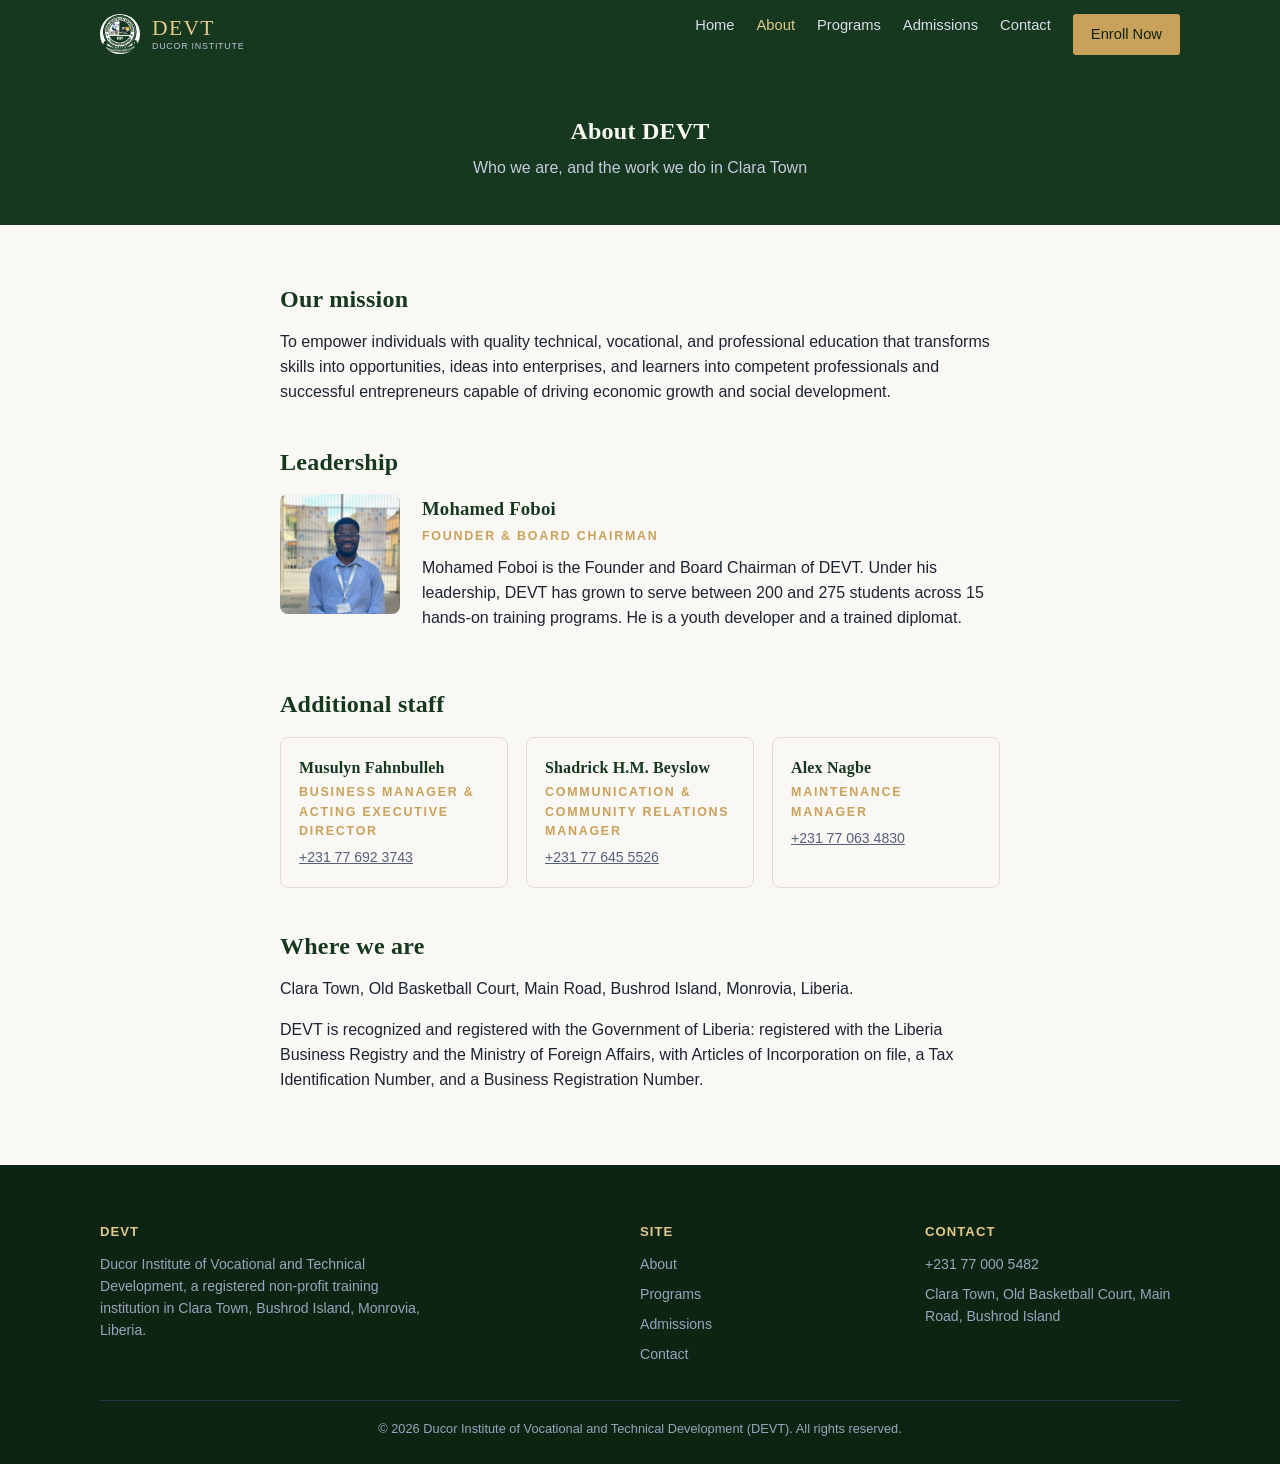
==== commit d76e2cdc: "Correct training program count in about.html Removed the two internal placeholder-note divs (Mohamed" ====
--- a/about.html
+++ b/about.html
@@ -43,11 +43,9 @@
 <div style="flex:1; min-width:240px;">
 <h3 style="margin-bottom:4px;">Mohamed Foboi</h3>
 <p class="small-caps" style="color:#c9a15a; margin-bottom:10px;">Founder & Board Chairman</p>
-<p>Mohamed Foboi is the Founder and Board Chairman of DEVT. Under his leadership, DEVT has grown to serve between 200 and 275 students across 14 hands-on training programs. He is a youth developer and a trained diplomat.</p>
+<p>Mohamed Foboi is the Founder and Board Chairman of DEVT. Under his leadership, DEVT has grown to serve between 200 and 275 students across 15 hands-on training programs. He is a youth developer and a trained diplomat.</p>
 </div>
 </div>
-<div class="placeholder-note">Bio drafted and pending Mohamed's review and edits. Swap in his approved final version once he signs off. Photo now on file.</div>
-
 <h2 style="margin-top:40px;">Additional staff</h2>
 <div class="staff-grid">
 <div class="staff-card">
@@ -66,7 +64,6 @@
 <p class="phone"><a href="tel:+231770634830">+231 77 063 4830</a></p>
 </div>
 </div>
-<div class="placeholder-note" style="margin-top:14px;">Bios and photos for these three not yet provided; names, titles, and phone numbers confirmed by Mohamed. Swap in fuller bios and photos if Mohamed wants to provide them later.</div>
 
 <h2 style="margin-top:40px;">Where we are</h2>
 <p>Clara Town, Old Basketball Court, Main Road, Bushrod Island, Monrovia, Liberia.</p>
